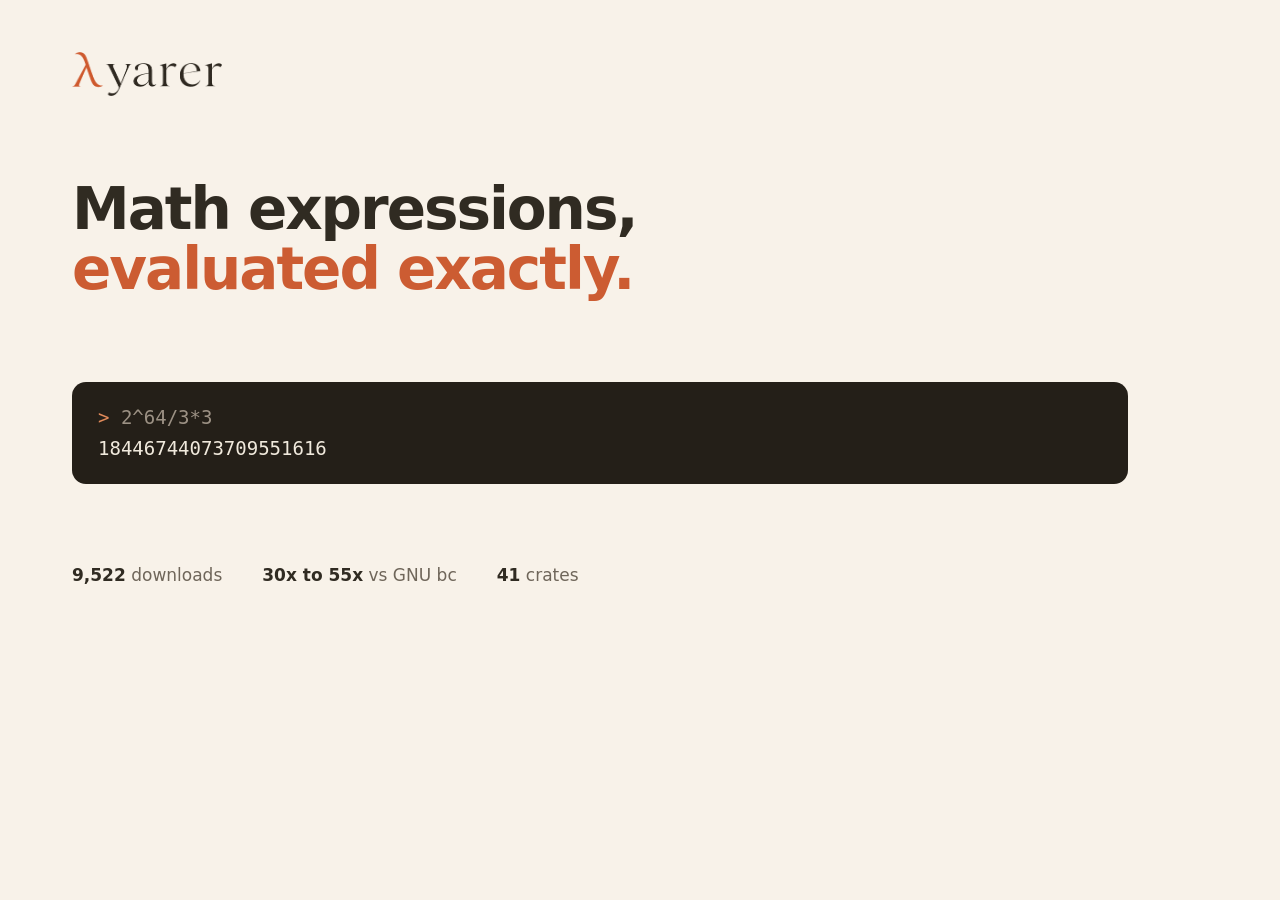
==== tools/og-card.html @ 550a0038 "The landing page, on its own branch A single static page for yarer: no build step, no package manage" ====
<!doctype html>
<meta charset="utf-8">
<title>yarer og card</title>
<style>
  :root {
    --bg: #f8f2e9; --ink: #302b22; --ink-2: #6f665a;
    --accent: #cc5c32; --accent-text: #a8431f;
    --term-bg: #241f18; --term-ink: #f0e9dc; --term-ink-2: #9c9184;
    --term-accent: #e08a5a; --line: #e2d8c8;
    --sans: ui-sans-serif, system-ui, -apple-system, "Segoe UI", Roboto, "Helvetica Neue", Arial, sans-serif;
    --mono: ui-monospace, SFMono-Regular, "SF Mono", "JetBrains Mono", Menlo, Consolas, monospace;
  }
  * { box-sizing: border-box; margin: 0; }
  body {
    width: 1200px; height: 630px; background: var(--bg); color: var(--ink);
    font-family: var(--sans); padding: 52px 72px 46px;
    display: flex; flex-direction: column; justify-content: space-between;
  }
  .mark img { height: 44px; display: block; }
  h1 { font-size: 58px; line-height: 1.04; letter-spacing: -.035em; font-weight: 600; }
  h1 span { color: var(--accent); }
  .term {
    background: var(--term-bg); border-radius: 14px; padding: 20px 26px;
    font: 400 19px/1.65 var(--mono); color: var(--term-ink);
  }
  .in { color: var(--term-ink-2); }
  .in::before { content: "> "; color: var(--term-accent); }
  .row { display: flex; justify-content: space-between; align-items: flex-end; gap: 48px; }
  .stats { display: flex; gap: 40px; font: 500 17px/1 var(--sans); color: var(--ink-2); }
  .stats b { color: var(--ink); font-weight: 600; }
</style>
<div class="mark"><img src="[data-uri]" alt="yarer"></div>
<h1>Math expressions,<br><span>evaluated exactly.</span></h1>
<div class="term">
  <div class="in">2^64/3*3</div>
  <div>18446744073709551616</div>
</div>
<div class="row">
  <div class="stats">
    <div><b>9,522</b> downloads</div>
    <div><b>30x to 55x</b> vs GNU bc</div>
    <div><b>41</b> crates</div>
  </div>
</div>
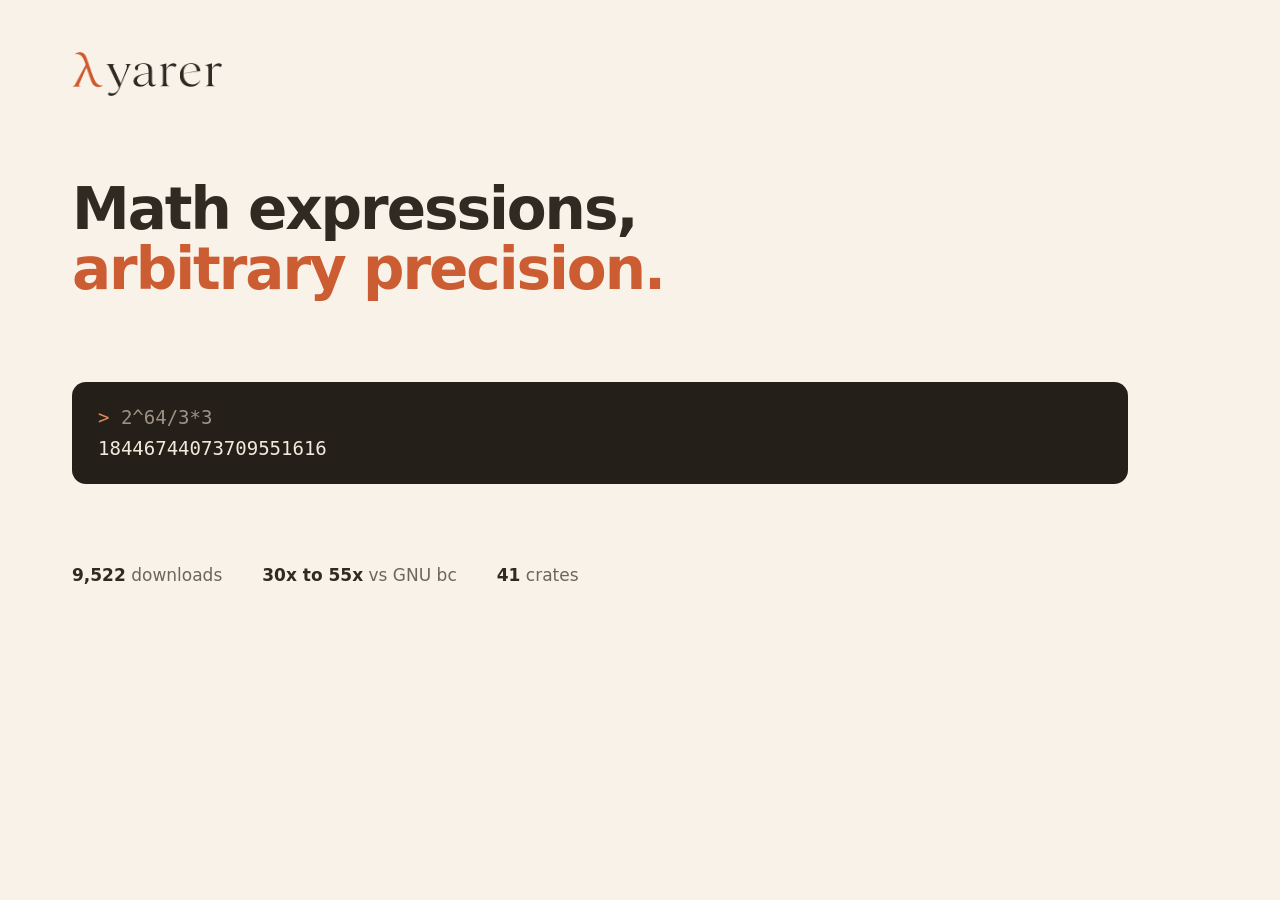
==== commit 1bf4ad5e: "Give the page something to be found by The title said "math expressions, evaluated exactly", which n" ====
--- a/tools/og-card.html
+++ b/tools/og-card.html
@@ -30,7 +30,7 @@
   .stats b { color: var(--ink); font-weight: 600; }
 </style>
 <div class="mark"><img src="[data-uri]" alt="yarer"></div>
-<h1>Math expressions,<br><span>evaluated exactly.</span></h1>
+<h1>Math expressions,<br><span>arbitrary precision.</span></h1>
 <div class="term">
   <div class="in">2^64/3*3</div>
   <div>18446744073709551616</div>
